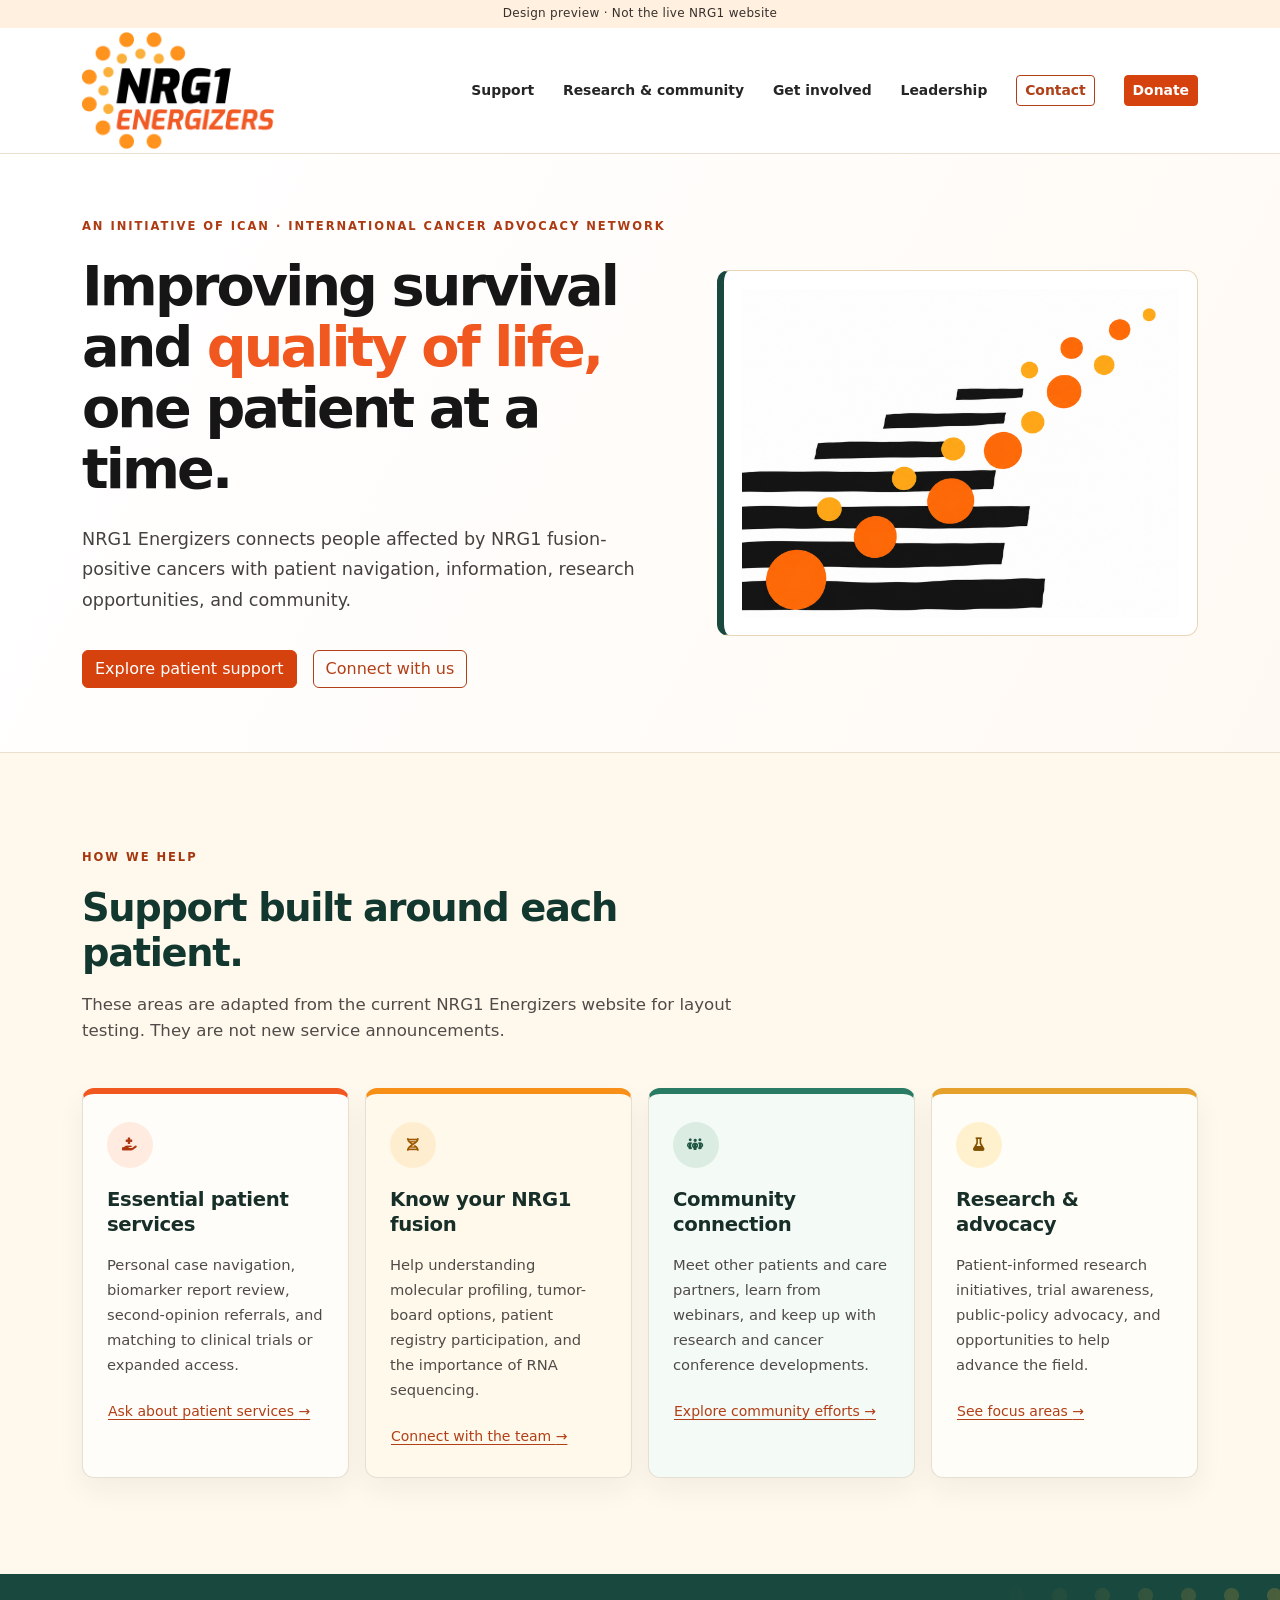
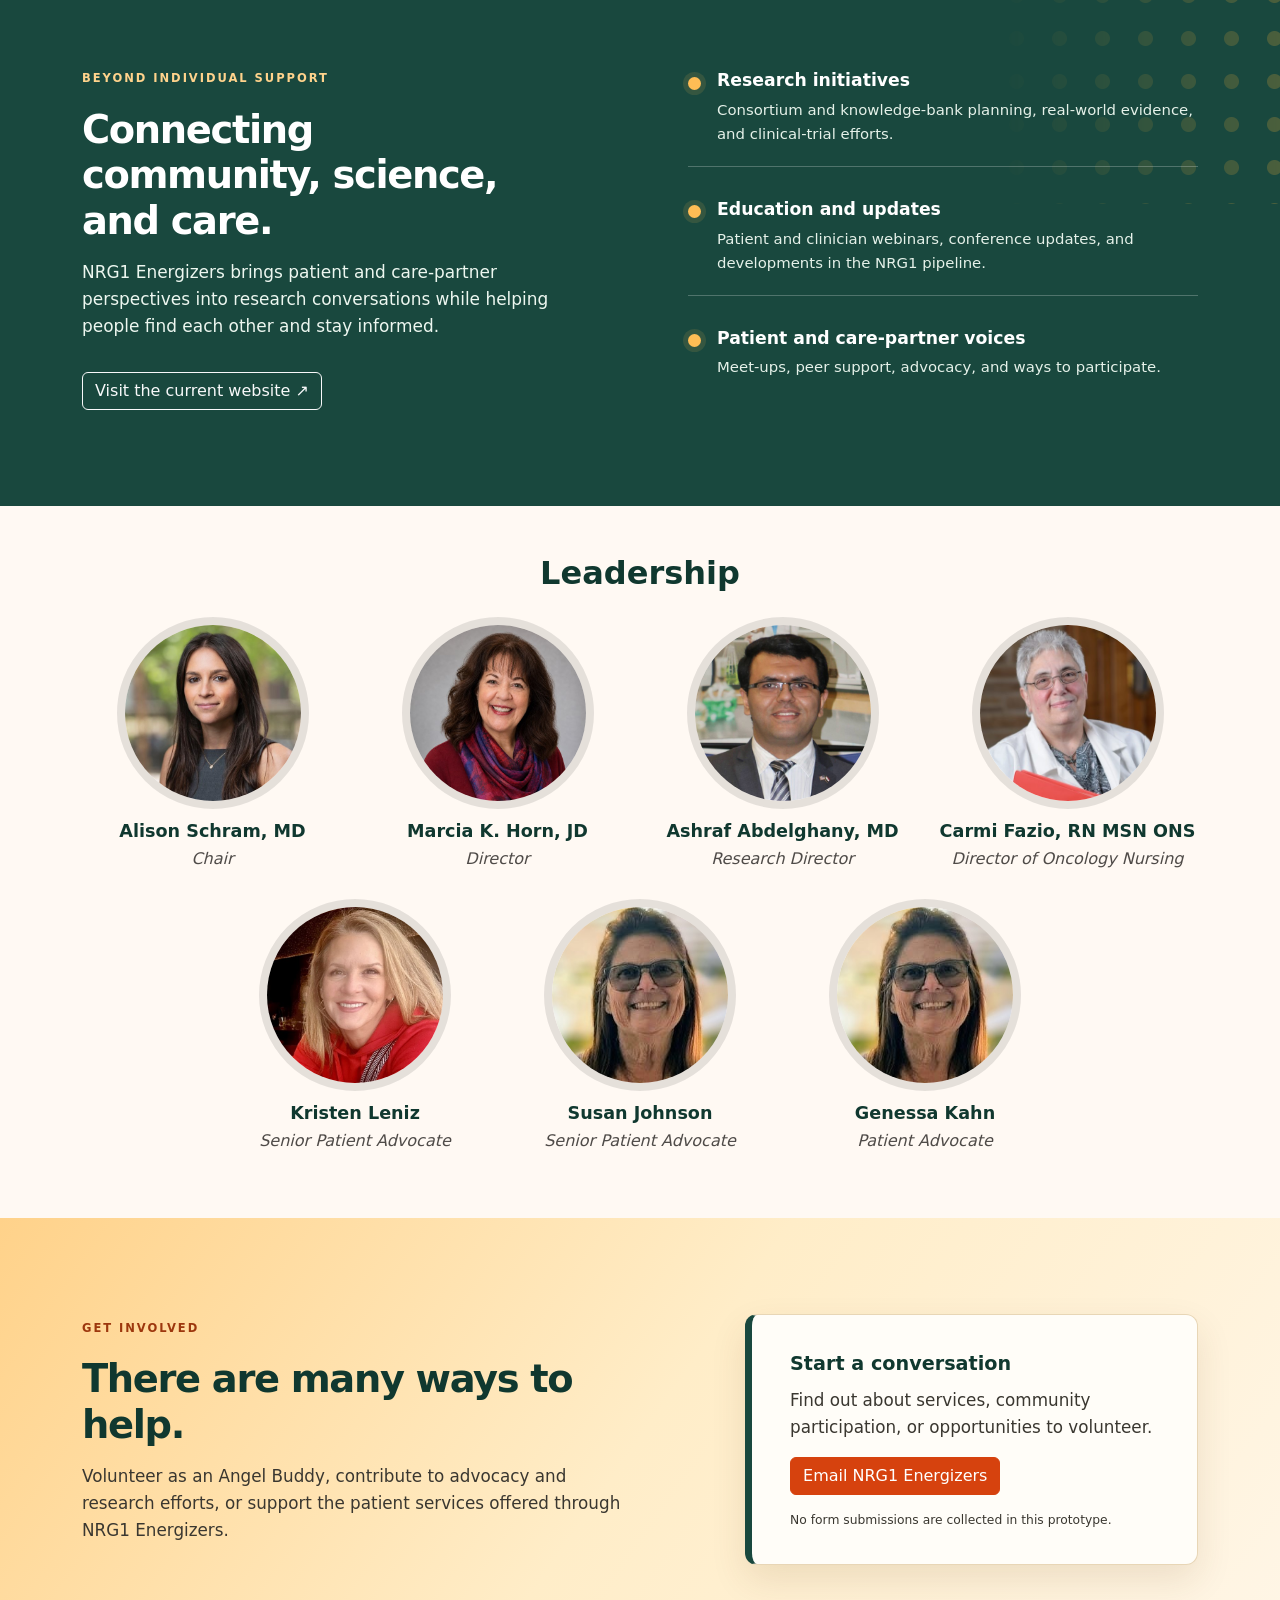
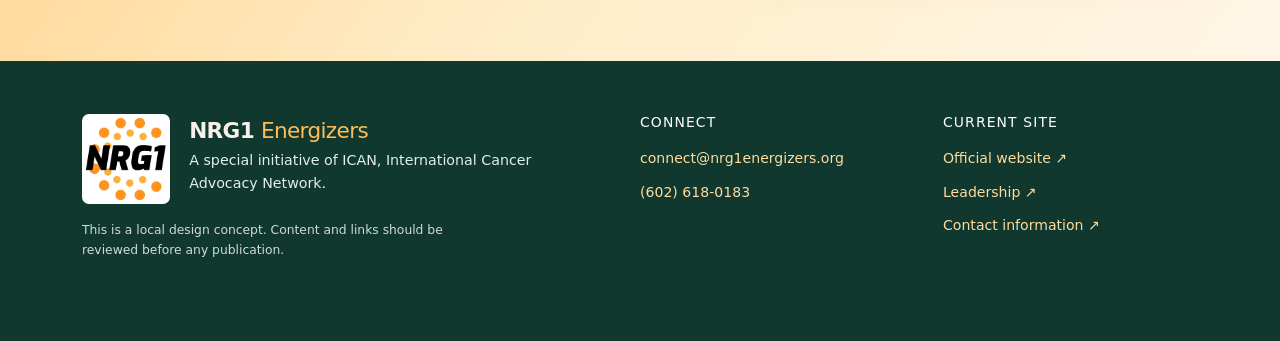
==== preview/index.html @ 2e57fc19 "Publish NRG1 design preview for Marcia" ====
<!doctype html>
<html lang="en">
<head>
  <meta charset="utf-8">
  <meta name="viewport" content="width=device-width, initial-scale=1">
  <meta name="description" content="A colorful visual prototype for NRG1 Energizers, an initiative of ICAN supporting people affected by NRG1 fusion-positive cancers.">
  <title>NRG1 Energizers — Light navbar with Leadership</title>
  <link rel="icon" href="assets/images/nrg1-icon.png" type="image/png">
  <!-- Bootstrap 5.2.3 matches the published Start Bootstrap Modern Business template. -->
  <link href="https://cdn.jsdelivr.net/npm/bootstrap@5.2.3/dist/css/bootstrap.min.css" rel="stylesheet">
  <link href="https://cdnjs.cloudflare.com/ajax/libs/font-awesome/6.7.2/css/all.min.css" rel="stylesheet">
  <link href="assets/css/nrg1.css" rel="stylesheet">
  <link href="assets/css/hero-variations.css" rel="stylesheet">
  <link href="assets/css/hero-frame-v0.7.css" rel="stylesheet">
  <link href="assets/css/design-experiments.css" rel="stylesheet">
</head>
<body class="variant-light frame-accent-padded light-leadership-comparison nrg1-bootstrap-theme">
  <a class="skip-link" href="#main">Skip to content</a>
  <div class="prototype-label">Design preview · Not the live NRG1 website</div>
  <header class="site-header">
    <nav class="container nav-wrap" aria-label="Main navigation">
      <a class="wordmark" href="index.html" aria-label="NRG1 Energizers home">
        <img class="brand-logo" src="assets/images/nrg1-logo.png" width="392" height="240" alt="NRG1 Energizers">
      </a>
      <div class="nav-desktop">
        <a href="#support">Support</a>
        <a href="#research">Research &amp; community</a>
        <a href="#involved">Get involved</a>
        <a href="#leadership">Leadership</a>
        <a class="btn btn-outline-primary btn-sm" href="contact.html">Contact</a>
        <a class="btn btn-primary btn-sm" href="https://askican.ejoinme.org/donate">Donate</a>
      </div>
      <details class="mobile-nav">
        <summary>Menu <span aria-hidden="true">☰</span></summary>
        <div class="mobile-nav-items">
          <a href="#support">Support</a>
          <a href="#research">Research &amp; community</a>
          <a href="#involved">Get involved</a>
          <a href="#leadership">Leadership</a>
          <a class="btn btn-outline-primary btn-sm" href="contact.html">Contact</a>
          <a class="btn btn-primary btn-sm" href="https://askican.ejoinme.org/donate">Donate</a>
        </div>
      </details>
    </nav>
  </header>

  <main id="main">
    <!-- Inspired by Modern Business's prominent hero + split copy/visual layout. -->
    <section class="hero">
      <div class="container hero-grid">
        <div class="hero-copy">
          <p class="eyebrow">An initiative of ICAN · International Cancer Advocacy Network</p>
          <h1>Improving survival and <em>quality of life,</em> one patient at a time.</h1>
          <p class="hero-lead">NRG1 Energizers connects people affected by NRG1 fusion-positive cancers with patient navigation, information, research opportunities, and community.</p>
          <div class="d-flex flex-wrap gap-3">
            <a class="btn btn-primary" href="#support">Explore patient support</a>
            <a class="btn btn-outline-primary" href="contact.html">Connect with us</a>
          </div>
        </div>
        <figure class="hero-art">
          <img class="hero-photo" src="assets/images/ascending-orange-flow.png" width="1448" height="1086" alt="Abstract black horizontal strokes with orange and gold circles ascending to the right, suggesting collective progress">
        </figure>
      </div>
    </section>

    <section class="section introduction" id="support">
      <div class="container">
        <div class="section-heading"><p class="eyebrow">How we help</p><h2>Support built around each patient.</h2><p>These areas are adapted from the current NRG1 Energizers website for layout testing. They are not new service announcements.</p></div>
        <div class="feature-grid">
          <article class="feature-card"><span class="feature-number"><i class="fa-solid fa-hand-holding-medical" aria-hidden="true"></i></span><h3>Essential patient services</h3><p>Personal case navigation, biomarker report review, second-opinion referrals, and matching to clinical trials or expanded access.</p><a href="contact.html" class="btn btn-link btn-sm px-0 text-start">Ask about patient services <span aria-hidden="true">→</span></a></article>
          <article class="feature-card"><span class="feature-number"><i class="fa-solid fa-dna" aria-hidden="true"></i></span><h3>Know your NRG1 fusion</h3><p>Help understanding molecular profiling, tumor-board options, patient registry participation, and the importance of RNA sequencing.</p><a href="contact.html" class="btn btn-link btn-sm px-0 text-start">Connect with the team <span aria-hidden="true">→</span></a></article>
          <article class="feature-card"><span class="feature-number"><i class="fa-solid fa-people-group" aria-hidden="true"></i></span><h3>Community connection</h3><p>Meet other patients and care partners, learn from webinars, and keep up with research and cancer conference developments.</p><a href="#research" class="btn btn-link btn-sm px-0 text-start">Explore community efforts <span aria-hidden="true">→</span></a></article>
          <article class="feature-card"><span class="feature-number"><i class="fa-solid fa-flask" aria-hidden="true"></i></span><h3>Research &amp; advocacy</h3><p>Patient-informed research initiatives, trial awareness, public-policy advocacy, and opportunities to help advance the field.</p><a href="#research" class="btn btn-link btn-sm px-0 text-start">See focus areas <span aria-hidden="true">→</span></a></article>
        </div>
      </div>
    </section>

    <section class="section research-section" id="research">
      <div class="container research-grid">
        <div><p class="eyebrow">Beyond individual support</p><h2>Connecting community, science, and care.</h2><p class="body-large">NRG1 Energizers brings patient and care-partner perspectives into research conversations while helping people find each other and stay informed.</p><a class="btn btn-outline-light" href="https://nrg1energizers.org/" target="_blank" rel="noopener">Visit the current website ↗</a></div>
        <div class="research-points">
          <div><span class="small-mark" aria-hidden="true"></span><div><h3>Research initiatives</h3><p>Consortium and knowledge-bank planning, real-world evidence, and clinical-trial efforts.</p></div></div>
          <div><span class="small-mark" aria-hidden="true"></span><div><h3>Education and updates</h3><p>Patient and clinician webinars, conference updates, and developments in the NRG1 pipeline.</p></div></div>
          <div><span class="small-mark" aria-hidden="true"></span><div><h3>Patient and care-partner voices</h3><p>Meet-ups, peer support, advocacy, and ways to participate.</p></div></div>
        </div>
      </div>
    </section>

    <section class="section leadership-section" id="leadership" aria-labelledby="leadership-heading">
      <div class="container">
        <div class="leadership-heading-block text-center">
          <h2 class="fw-bolder" id="leadership-heading">Leadership</h2>
        </div>
        <div class="row leadership-members justify-content-center">
          <div class="col-12 col-sm-6 col-lg-4 col-xl-3 team-member text-center">
            <a class="leadership-person-link" href="leadership.html#alison-schram">
              <img class="leadership-portrait" src="assets/images/leadership/alison-schram.jpg" width="192" height="192" loading="lazy" alt="Portrait of Alison Schram, MD">
              <h3 id="leader-alison-schram" class="fw-bolder">Alison Schram, MD</h3>
            </a>
            <p class="leadership-title fst-italic">Chair</p>
          </div>
          <div class="col-12 col-sm-6 col-lg-4 col-xl-3 team-member text-center">
            <a class="leadership-person-link" href="leadership.html#marcia-horn">
              <img class="leadership-portrait" src="assets/images/leadership/marcia_horn.jpg" width="192" height="192" loading="lazy" alt="Portrait of Marcia K. Horn, JD">
              <h3 id="leader-marcia-horn" class="fw-bolder">Marcia K. Horn, JD</h3>
            </a>
            <p class="leadership-title fst-italic">Director</p>
 
          </div>
          <div class="col-12 col-sm-6 col-lg-4 col-xl-3 team-member text-center">
            <a class="leadership-person-link" href="leadership.html#ashraf-abdelghany">
              <img class="leadership-portrait" src="assets/images/leadership/ashraf-abdelghany.jpg" width="192" height="192" loading="lazy" alt="Portrait of Ashraf Abdelghany, MD">
              <h3 id="leader-ashraf-abdelghany" class="fw-bolder">Ashraf Abdelghany, MD</h3>
            </a>
            <p class="leadership-title fst-italic">Research Director</p>
          </div>
          <div class="col-12 col-sm-6 col-lg-4 col-xl-3 team-member text-center">
            <a class="leadership-person-link" href="leadership.html#carmi-fazio">
              <img class="leadership-portrait" src="assets/images/leadership/carmi-fazio.jpg" width="192" height="192" loading="lazy" alt="Portrait of Carmi Fazio, RN MSN ONS">
              <h3 id="leader-carmi-fazio" class="fw-bolder">Carmi Fazio, RN MSN ONS</h3>
            </a>
            <p class="leadership-title fst-italic">Director of Oncology Nursing</p>
           
               
          </div>
          <div class="col-12 col-sm-6 col-lg-4 col-xl-3 team-member text-center">
            <a class="leadership-person-link" href="leadership.html#kristen-leniz">
              <img class="leadership-portrait" src="assets/images/leadership/kristen-leniz.jpg" width="192" height="192" loading="lazy" alt="Portrait of Kristen Leniz">
              <h3 id="leader-kristen-leniz" class="fw-bolder">Kristen Leniz</h3>
            </a>
            <p class="leadership-title fst-italic">Senior Patient Advocate</p>
          </div>
          <div class="col-12 col-sm-6 col-lg-4 col-xl-3 team-member text-center">
            <a class="leadership-person-link" href="leadership.html#susan-johnson">
              <img class="leadership-portrait" src="assets/images/leadership/susan-johnson.jpg" width="192" height="192" loading="lazy" alt="Portrait of Susan Johnson">
              <h3 id="leader-susan-johnson" class="fw-bolder">Susan Johnson</h3>
            </a>
            <p class="leadership-title fst-italic">Senior Patient Advocate</p>
            
          </div>

          <div class="col-12 col-sm-6 col-lg-4 col-xl-3 team-member text-center">
            <a class="leadership-person-link" href="leadership.html#susan-johnson">
              <img class="leadership-portrait" src="assets/images/leadership/susan-johnson.jpg" width="192" height="192" loading="lazy" alt="Portrait of Susan Johnson">
              <h3 id="leader-susan-johnson" class="fw-bolder">Genessa Kahn</h3>
            </a>
            <p class="leadership-title fst-italic">Patient Advocate</p>
            <p> 
          </div>

        </div>
      </div>
    </section>

    <section class="section involve-section" id="involved"><div class="container involve-grid">
      <div><p class="eyebrow">Get involved</p><h2>There are many ways to help.</h2><p>Volunteer as an Angel Buddy, contribute to advocacy and research efforts, or support the patient services offered through NRG1 Energizers.</p></div>
      <div class="involve-panel"><p class="panel-heading">Start a conversation</p><p>Find out about services, community participation, or opportunities to volunteer.</p><a class="btn btn-primary" href="contact.html">Email NRG1 Energizers</a><p class="panel-note">No form submissions are collected in this prototype.</p></div>
    </div></section>
  </main>

  <footer class="site-footer" id="contact"><div class="container footer-grid">
    <div><div class="footer-brand"><img class="footer-icon" src="assets/images/nrg1-icon.png" width="117" height="119" alt="NRG1 square icon"><div><div class="footer-name">NRG1 <span>Energizers</span></div><p>A special initiative of ICAN, International Cancer Advocacy Network.</p></div></div><p class="footer-disclaimer">This is a local design concept. Content and links should be reviewed before any publication.</p></div>
    <div><h2>Connect</h2><a href="mailto:connect@nrg1energizers.org">connect@nrg1energizers.org</a><a href="tel:+16026180183">(602) 618-0183</a></div>
    <div><h2>Current site</h2><a href="https://nrg1energizers.org/" target="_blank" rel="noopener">Official website ↗</a><a href="https://nrg1energizers.org/leadership.html" target="_blank" rel="noopener">Leadership ↗</a><a href="https://nrg1energizers.org/contact.html" target="_blank" rel="noopener">Contact information ↗</a></div>
  </div></footer>
</body>
</html>
---- preview/assets/css/nrg1.css ----
:root {
  --ink: #161616;
  --muted: #4f4b48;
  --orange: #f05820;
  --orange-deep: #ac3a13;
  --orange-bright: #f89018;
  --orange-gold: #f8b038;
  --orange-light: #fff0e5;
  --paper: #fff9f3;
  --cream: #fff8ed;
  --line: #efdfd1;
  --white: #fff;
  --content: 1140px;
}
* {
  box-sizing: border-box;
}
html {
  scroll-behavior: smooth;
}
body {
  margin: 0;
  background: #fff;
  color: var(--ink);
  font-family:
    system-ui,
    -apple-system,
    BlinkMacSystemFont,
    "Segoe UI",
    Arial,
    sans-serif;
  line-height: 1.6;
}
a {
  color: var(--orange-deep);
  text-underline-offset: 3px;
}
a:hover {
  color: var(--orange);
}
a:focus-visible,
summary:focus-visible {
  outline: 3px solid #b54c17;
  outline-offset: 4px;
}
.container {
  width: min(var(--content), calc(100% - 3rem));
  margin-inline: auto;
}
.skip-link {
  position: absolute;
  transform: translateY(-200%);
  left: 1rem;
  background: #fff;
  padding: 0.8rem;
  z-index: 1000;
}
.skip-link:focus {
  transform: translateY(0);
}
.prototype-label {
  background: #fff0df;
  color: #37302d;
  text-align: center;
  font-size: 0.75rem;
  letter-spacing: 0.025em;
  padding: 0.28rem 1rem;
}
.site-header {
  background: #fff;
  border-bottom: 1px solid var(--line);
}
.nav-wrap {
  display: flex;
  min-height: 125px;
  align-items: center;
  justify-content: space-between;
  gap: 2rem;
}
.wordmark {
  text-decoration: none;
  color: var(--ink);
  display: flex;
  align-items: center;
  gap: 0.7rem;
  white-space: nowrap;
}
.wordmark:hover {
  color: var(--ink);
}
.brand-logo {
  display: block;
  width: 192px;
  height: auto;
  max-width: 100%;
}
.nav-desktop {
  display: flex;
  align-items: center;
  gap: 1.8rem;
}
.nav-desktop a {
  color: #252525;
  text-decoration: none;
  font-size: 0.87rem;
  font-weight: 600;
}
.nav-desktop a:hover {
  color: var(--orange);
}
.nav-desktop .nav-contact {
  border: 1px solid var(--orange);
  color: var(--orange-deep);
  border-radius: 5px;
  padding: 0.5rem 1rem;
}
.mobile-nav {
  display: none;
}
.hero {
  background: linear-gradient(118deg, #fff 15%, #fff8ee 100%);
  border-bottom: 1px solid var(--line);
}
.hero-grid {
  display: grid;
  grid-template-columns: 1.1fr 0.9fr;
  align-items: center;
  min-height: 560px;
  gap: 3rem;
  padding-block: 4rem;
}
.eyebrow {
  text-transform: uppercase;
  letter-spacing: 0.17em;
  color: var(--orange-deep);
  font-weight: 750;
  font-size: 0.72rem;
  line-height: 1.5;
  margin: 0 0 1.2rem;
}
.hero h1 {
  font-size: clamp(2.7rem, 4.35vw, 4.5rem);
  line-height: 1.1;
  font-weight: 760;
  letter-spacing: -0.052em;
  margin: 0 0 1.5rem;
  max-width: 750px;
}
.hero h1 em {
  color: var(--orange-deep);
  font-weight: 650;
  font-style: normal;
}
.hero-lead {
  font-size: 1.1rem;
  color: #45413e;
  line-height: 1.75;
  max-width: 610px;
  margin-bottom: 2.1rem;
}
.hero-actions {
  display: flex;
  gap: 0.75rem;
  flex-wrap: wrap;
}
.button {
  display: inline-flex;
  align-items: center;
  justify-content: center;
  min-height: 48px;
  border-radius: 5px;
  padding: 0.75rem 1.2rem;
  text-decoration: none;
  font-weight: 700;
  font-size: 0.89rem;
  line-height: 1.2;
  border: 1px solid var(--orange-deep);
}
.button-primary {
  background: var(--orange-deep);
  color: #fff;
}
.button-primary:hover {
  background: #862c0e;
  border-color: #862c0e;
  color: #fff;
}
.button-outline {
  color: var(--orange-deep);
  background: transparent;
}
.button-outline:hover {
  background: #fff0e3;
  color: #762b0e;
}
.hero-art {
  margin: 0;
  min-height: 375px;
  position: relative;
  display: flex;
  align-items: stretch;
  justify-content: center;
  padding: 13px;
  background: #fff;
  border: 1px solid #eedfd0;
  border-radius: 8px;
  box-shadow: 0 20px 42px rgba(85, 48, 16, 0.08);
}
.hero-photo {
  display: block;
  width: 100%;
  height: auto;
  min-height: 347px;
  max-height: 400px;
  object-fit: cover;
  object-position: center;
  border-radius: 3px;
}
.section {
  padding: 6rem 0;
}
.section-heading {
  max-width: 690px;
  margin-bottom: 2.7rem;
}
.section-heading h2,
.research-section h2,
.involve-section h2 {
  font-size: clamp(2rem, 3vw, 3rem);
  line-height: 1.18;
  letter-spacing: -0.035em;
  font-weight: 750;
  margin: 0 0 1rem;
}
.section-heading > p:last-child {
  font-size: 1.04rem;
  color: var(--muted);
}
.feature-grid {
  display: grid;
  grid-template-columns: repeat(4, minmax(0, 1fr));
  gap: 1rem;
}
.feature-card {
  border: 1px solid var(--line);
  border-top: 3px solid var(--orange);
  border-radius: 5px;
  background: #fff;
  padding: 1.75rem 1.5rem 1.6rem;
  min-height: 315px;
  display: flex;
  flex-direction: column;
}
.feature-number {
  font-size: 0.77rem;
  letter-spacing: 0.08em;
  color: var(--orange-deep);
  font-weight: 800;
  margin-bottom: 1.35rem;
}
.feature-card h3 {
  font-size: 1.23rem;
  line-height: 1.27;
  letter-spacing: -0.018em;
  margin-bottom: 0.9rem;
  font-weight: 740;
}
.feature-card p {
  font-size: 0.92rem;
  color: var(--muted);
  line-height: 1.7;
  margin-bottom: 1.2rem;
}
.text-link {
  text-decoration: none;
  font-size: 0.85rem;
  font-weight: 750;
  margin-top: auto;
}
.research-section {
  background: #fff6eb;
}
.research-grid {
  display: grid;
  grid-template-columns: 1fr 1fr;
  gap: 6rem;
  align-items: start;
}
.research-section h2 {
  max-width: 480px;
}
.body-large {
  font-size: 1.06rem;
  color: var(--muted);
  max-width: 500px;
  margin-bottom: 2rem;
}
.research-points {
  display: grid;
  gap: 2rem;
}
.research-points > div {
  display: flex;
  gap: 1rem;
  border-bottom: 1px solid #efdccc;
  padding-bottom: 1.2rem;
}
.research-points > div:last-child {
  border-bottom: 0;
}
.small-mark {
  height: 13px;
  width: 13px;
  flex: 0 0 13px;
  margin-top: 0.4rem;
  border-radius: 50% 5% 50% 5%;
  background: var(--orange-bright);
  transform: rotate(35deg);
}
.research-points h3 {
  font-size: 1.08rem;
  margin: 0 0 0.5rem;
  font-weight: 750;
}
.research-points p {
  font-size: 0.93rem;
  color: var(--muted);
  margin: 0;
  line-height: 1.6;
}
.involve-grid {
  display: grid;
  grid-template-columns: 1fr 0.8fr;
  align-items: center;
  gap: 6rem;
}
.involve-section p:not(.eyebrow) {
  color: var(--muted);
  max-width: 560px;
  font-size: 1.05rem;
}
.involve-panel {
  background: var(--paper);
  padding: 2.1rem 2.4rem;
  border-left: 4px solid var(--orange);
}
.involve-panel .panel-heading {
  font-weight: 800;
  font-size: 1.2rem !important;
  color: var(--ink) !important;
  margin-bottom: 0.5rem;
}
.involve-panel .panel-note {
  font-size: 0.77rem !important;
  margin-top: 1rem;
  margin-bottom: 0;
}
.site-footer {
  background: #171717;
  color: #f7f1eb;
  padding: 3.3rem 0 4rem;
}
.footer-grid {
  display: grid;
  grid-template-columns: 2fr 1fr 1fr;
  gap: 3rem;
}
.footer-brand {
  display: flex;
  gap: 1.2rem;
  align-items: flex-start;
  margin-bottom: 0.7rem;
}
.footer-icon {
  display: block;
  width: 88px;
  height: auto;
  flex: 0 0 88px;
  background: white;
  border-radius: 7px;
  padding: 4px;
}
.footer-name {
  font-weight: 800;
  font-size: 1.35rem;
  letter-spacing: -0.03em;
}
.footer-name span {
  font-weight: 500;
  color: #f8b038;
}
.site-footer p {
  color: #d4cbc2;
  font-size: 0.89rem;
  max-width: 410px;
}
.site-footer .footer-disclaimer {
  color: #c6b8ae;
  font-size: 0.77rem;
}
.site-footer h2 {
  font-size: 0.87rem;
  text-transform: uppercase;
  letter-spacing: 0.08em;
  color: #fff;
  margin: 0 0 1rem;
}
.site-footer a {
  display: block;
  color: #ffe0b2;
  font-size: 0.88rem;
  text-decoration: none;
  margin-bottom: 0.7rem;
  overflow-wrap: anywhere;
}
.site-footer a:hover {
  text-decoration: underline;
}
@media (max-width: 1000px) {
  .nav-desktop {
    gap: 0.9rem;
  }
  .feature-grid {
    grid-template-columns: repeat(2, minmax(0, 1fr));
  }
  .feature-card {
    min-height: 270px;
  }
  .research-grid,
  .involve-grid {
    gap: 3rem;
  }
  .hero-grid {
    gap: 1.2rem;
  }
}
@media (max-width: 750px) {
  .container {
    width: min(100% - 2rem, var(--content));
  }
  .nav-wrap {
    min-height: 98px;
  }
  .brand-logo {
    width: 148px;
  }
  .nav-desktop {
    display: none;
  }
  .mobile-nav {
    display: block;
    position: relative;
  }
  .mobile-nav summary {
    cursor: pointer;
    list-style: none;
    font-weight: 700;
    border: 1px solid #ddd4ca;
    border-radius: 5px;
    padding: 0.45rem 0.7rem;
  }
  .mobile-nav summary::-webkit-details-marker {
    display: none;
  }
  .mobile-nav-items {
    position: absolute;
    z-index: 20;
    right: 0;
    top: calc(100% + 5px);
    width: 240px;
    background: #fff;
    border: 1px solid var(--line);
    box-shadow: 0 9px 30px #0002;
    padding: 0.5rem;
  }
  .mobile-nav-items a {
    display: block;
    text-decoration: none;
    color: var(--ink);
    padding: 0.7rem;
    border-bottom: 1px solid #eee;
  }
  .hero-grid {
    grid-template-columns: 1fr;
    padding-block: 3.4rem;
    gap: 2rem;
  }
  .hero-art {
    min-height: 0;
    max-width: 500px;
    width: 100%;
    margin-inline: auto;
    padding: 9px;
  }
  .hero-photo {
    min-height: 0;
    max-height: none;
    aspect-ratio: 4/3;
    object-fit: cover;
  }
  .hero h1 {
    font-size: clamp(2.5rem, 9vw, 3.8rem);
  }
  .section {
    padding: 4rem 0;
  }
  .research-grid,
  .involve-grid {
    grid-template-columns: 1fr;
    gap: 2rem;
  }
  .footer-grid {
    grid-template-columns: 1fr 1fr;
    gap: 2rem;
  }
  .footer-grid > div:first-child {
    grid-column: 1/-1;
  }
}
@media (max-width: 480px) {
  .brand-logo {
    width: 140px;
  }
  .hero-actions {
    flex-direction: column;
    align-items: stretch;
  }
  .feature-grid {
    grid-template-columns: 1fr;
  }
  .feature-card {
    min-height: auto;
  }
  .involve-panel {
    padding: 1.5rem;
  }
  .footer-grid {
    grid-template-columns: 1fr;
  }
  .footer-grid > div:first-child {
    grid-column: auto;
  }
}
@media (prefers-reduced-motion: reduce) {
  html {
    scroll-behavior: auto;
  }
}

/* v0.4: Warm logo-led accent refinements. */
.eyebrow {
  color: var(--orange-deep);
}
.hero h1 em {
  color: var(--orange-deep);
}
.feature-number {
  color: var(--orange-deep);
}
.feature-card:nth-child(2) {
  border-top-color: var(--orange-bright);
}
.feature-card:nth-child(3) {
  border-top-color: var(--orange-gold);
}
.feature-card:nth-child(4) {
  border-top-color: var(--orange-bright);
}
.involve-panel {
  border-left-color: var(--orange);
}
.nav-desktop .nav-contact:hover {
  background: var(--orange-light);
}

/* =======================================================================
   NRG1 v0.5 — COLOR EXPLORATION
   Retains v0.4 section structure. Colors are informed by the NRG1 logo
   with an approximate, original-site-inspired dark-green contrast color.
   This block intentionally overrides selected v0.4 rules for easy testing.
   ======================================================================= */
:root {
  --forest: #19483e;
  --forest-deep: #10382f;
  --forest-ink: #12372f;
  --forest-light: #eaf3ed;
  --warm-gold: #ffbd55;
  --sand: #fff4dd;
}
/* Primary branding and navigation stay light.  Orange H1 reflects user's edit. */
.hero h1 em {
  color: var(--orange);
}
.hero {
  background: linear-gradient(118deg, #fff 8%, #fff9f3 100%);
}
.eyebrow {
  color: var(--orange-deep);
}
.button-primary {
  background: var(--orange);
  border-color: var(--orange);
  color: #fff;
}
.button-primary:hover {
  background: #c94716;
  border-color: #c94716;
  color: #fff;
}
.button-outline {
  border-color: var(--orange);
  color: #bb3a10;
}
.nav-desktop .nav-contact {
  color: #b63a11;
}
/* Patient support: soft warm ground and more individual card personality */
.introduction {
  position: relative;
  background: var(--cream);
  overflow: hidden;
}
.introduction .container {
  position: relative;
}
.introduction .section-heading .eyebrow {
  color: #a5380f;
}
.introduction .section-heading h2 {
  color: var(--forest-ink);
}
.feature-card {
  border: 1px solid #e5dfd4;
  border-top: 6px solid var(--orange);
  border-radius: 12px;
  box-shadow: 0 12px 28px rgba(35, 42, 21, 0.055);
  min-height: 325px;
  transition:
    transform 0.15s ease,
    box-shadow 0.15s ease;
}
.feature-card:hover {
  transform: translateY(-3px);
  box-shadow: 0 16px 34px rgba(35, 42, 21, 0.1);
}
.feature-card:nth-child(1) {
  background: #fffdf9;
  border-top-color: #f05820;
}
.feature-card:nth-child(2) {
  background: #fff9eb;
  border-top-color: #f89018;
}
.feature-card:nth-child(3) {
  background: #f4faf5;
  border-top-color: #2a7b63;
}
.feature-card:nth-child(4) {
  background: #fffdf7;
  border-top-color: #e5a12b;
}
.feature-number {
  display: grid;
  place-items: center;
  width: 46px;
  height: 46px;
  margin-bottom: 1.2rem;
  border-radius: 50%;
  background: #ffebdf;
  color: #ad3711;
  font-size: 0.82rem;
}
.feature-card:nth-child(2) .feature-number {
  background: #ffedd0;
  color: #9c5800;
}
.feature-card:nth-child(3) .feature-number {
  background: #dbece2;
  color: #205642;
}
.feature-card:nth-child(4) .feature-number {
  background: #fff1ce;
  color: #825100;
}
.feature-card h3 {
  color: #172f28;
}
.feature-card .text-link {
  color: #b43a12;
}
.feature-card:nth-child(3) .text-link {
  color: #1b614c;
}
/* Forest-green centerpiece: community and research */
.research-section {
  position: relative;
  isolation: isolate;
  background: var(--forest);
  color: white;
  overflow: hidden;
}
.research-section::after {
  content: "";
  position: absolute;
  inset: 0 0 auto auto;
  width: 285px;
  height: 230px;
  opacity: 0.22;
  pointer-events: none;
  background-image: radial-gradient(
    circle,
    var(--orange-gold) 0 7px,
    transparent 8px
  );
  background-size: 43px 43px;
  mask-image: linear-gradient(to left, black, transparent);
  z-index: -1;
}
.research-section .eyebrow {
  color: #ffd38c;
}
.research-section h2 {
  color: white;
}
.research-section .body-large {
  color: #edf7f0;
}
.research-section .button-outline {
  border-color: #ffc778;
  color: #fff;
  background: transparent;
}
.research-section .button-outline:hover {
  background: #fff;
  color: var(--forest-deep);
}
.research-points > div {
  border-bottom-color: rgba(255, 255, 255, 0.24);
}
.research-points h3 {
  color: #fff;
}
.research-points p {
  color: #e5f1e9;
}
.research-points .small-mark {
  background: var(--warm-gold);
  border-radius: 50%;
  transform: none;
  box-shadow: 0 0 0 5px rgba(255, 189, 85, 0.12);
}
/* Involvement: warm, optimistic counterweight to the deep green above */
.involve-section {
  background: linear-gradient(125deg, #ffd28a 0%, #ffedc8 50%, #fff6e7 100%);
}
.involve-section .eyebrow {
  color: #9d370d;
}
.involve-section h2 {
  color: var(--forest-deep);
}
.involve-section p:not(.eyebrow) {
  color: #3a3730;
}
.involve-panel {
  border: 1px solid #e8d6b6;
  border-left: 7px solid var(--forest);
  border-radius: 12px;
  background: #fffdf8;
  box-shadow: 0 15px 36px rgba(93, 54, 6, 0.11);
}
.involve-panel .panel-heading {
  color: var(--forest-deep) !important;
}
/* Footer ties back to green, with the logo's gold as a complementary accent */
.site-footer {
  background: var(--forest-deep);
}
.site-footer .footer-name span {
  color: var(--warm-gold);
}
.site-footer a {
  color: #ffdb9e;
}
.site-footer a:hover {
  color: #fff;
}
.site-footer p {
  color: #e2efe6;
}
.site-footer .footer-disclaimer {
  color: #d0dbd0;
}
/* Narrow screens: keep composition airy even with richer colors */
@media (max-width: 750px) {
  .research-section::after {
    width: 180px;
    height: 170px;
    opacity: 0.16;
  }
  .feature-card {
    min-height: 0;
  }
}
@media (prefers-reduced-motion: reduce) {
  .feature-card {
    transition: none;
  }
}

/* Full Leadership biographies: Bootstrap owns floats, spacing, and clearing. */
.leadership-bios h1,
.leadership-bios h2 {
  color: var(--forest-deep);
}
.leadership-bios .bio-section {
  --bs-border-color: var(--line);
  scroll-margin-top: 1.5rem;
}
.leadership-bios .bio-title {
  color: var(--muted);
}
.leadership-bios .bio-portrait {
  width: 160px;
  height: auto;
}

/* Contact preview: Bootstrap supplies form layout, spacing, and validation. */
.contact-page h1 {
  color: var(--forest-deep);
}
.contact-page .form-control:focus {
  border-color: var(--nrg1-primary);
  box-shadow: 0 0 0 .25rem rgba(var(--nrg1-primary-rgb), .25);
}
.contact-page .iti {
  width: 100%;
}
---- preview/assets/css/hero-variations.css ----
/* =====================================================================
   NRG1 HERO COLOR STUDIES v0.6 — visual experiments ONLY.
   All other page sections remain the v0.5 design.
   The original orange-dots/black-stripes photograph is used unchanged.
   Changing the variant-* class on <body> swaps only the hero treatment.
   ===================================================================== */
.hero{position:relative;isolation:isolate}
.hero .hero-grid{position:relative;z-index:1}
.hero h1 em{color:var(--orange)}
/* 01 - light baseline, from v0.5 */
.variant-light .hero{background:linear-gradient(118deg,#ffffff 8%,#fff9f3 100%)}
/* 02 - the SAME gold gradient already used on v0.5 Get Involved */
.variant-involve-gold .hero{background:linear-gradient(125deg,#ffd28a 0%,#ffedc8 50%,#fff6e7 100%)}
/* 03 - brighter color near image; maintains cream-colored copy area */
.variant-cream-gold .hero{background:linear-gradient(108deg,#fffcf7 0%,#fff3dc 42%,#ffd282 77%,#f8b038 100%)}
/* 04 - quiet hero with a separate warm-gold image stage */
.variant-gold-stage .hero{background:linear-gradient(118deg,#ffffff 8%,#fff9f3 100%)}
.variant-gold-stage .hero-art{background:linear-gradient(135deg,#ffe4ad 0%,#f8b038 100%);border-color:#efaf49;padding:21px;box-shadow:0 19px 44px rgba(116,69,14,.14)}
.variant-gold-stage .hero-photo{box-shadow:0 6px 19px rgba(55,37,10,.13)}
/* Gold backdrop is light enough for near-black text, and orange is reserved for emphasis. */
.variant-involve-gold .hero-art{box-shadow:0 18px 44px rgba(113,71,9,.13)}
.variant-cream-gold .hero-art{box-shadow:0 18px 44px rgba(113,71,9,.13)}
/* Comparison controls appear only in the interactive index.html file. */
.hero-picker{background:#fff;border-bottom:1px solid #ece1d5;padding:.9rem 0;position:relative;z-index:3}
.hero-picker-inner{display:flex;align-items:center;justify-content:space-between;gap:1rem;flex-wrap:wrap}
.hero-picker-title{font-size:.9rem;font-weight:700;margin:0;color:#2c2b29}
.hero-picker small{color:#5c5853;font-size:.74rem}
.picker-actions{display:flex;gap:.5rem;flex-wrap:wrap}
.picker-button{border:1px solid #d9c9b9;background:#fff;color:#292623;border-radius:6px;padding:.5rem .82rem;font-size:.81rem;font-weight:700;cursor:pointer}
.picker-button:hover{background:#fff3df;border-color:#e69a48}
.picker-button[aria-pressed="true"]{background:#1d301d;color:#fff;border-color:#1d301d}
@media(max-width:750px){.variant-gold-stage .hero-art{padding:13px}.picker-button{font-size:.76rem}.hero-picker-inner{align-items:flex-start}}
---- preview/assets/css/hero-frame-v0.7.css ----
/* NRG1 v0.7 — compare hero artwork framing, not a global redesign.
   Frame styles are independent of the four existing hero background treatments.
   The original photograph is not used in the v0.7 hero; generated art is used.
   Do not edit the base site CSS to experiment: adjust these overrides instead. */

/* Use the new artwork's full composition (no cropped dots/stripes). */
.hero-art { min-height: 0; width: 100%; }
.hero-photo {
  min-height: 0;
  max-height: none;
  height: auto;
  width: 100%;
  aspect-ratio: 4 / 3;
  object-fit: contain;
  display: block;
}

/* A. Old white framed treatment, for comparison only. */
.frame-original .hero-art {
  background: #fff;
  padding: 13px;
  border: 1px solid #eedfd0;
  border-radius: 8px;
  box-shadow: 0 20px 42px rgba(85,48,16,.08);
  overflow: hidden;
}
.frame-original .hero-photo { border-radius: 3px; }

/* Shared settings for B and C: replace the full white border with
   user's suggested 7px green accent and 12px rounded corners. */
.frame-accent-flush .hero-art,
.frame-accent-padded .hero-art {
  border: 1px solid #e8d6b6;
  border-left: 7px solid var(--forest);
  border-radius: 12px;
  background: #fff;
  box-shadow: none;
  overflow: hidden;
}
.frame-accent-flush .hero-photo,
.frame-accent-padded .hero-photo { border-radius: 0; box-shadow: none; }

/* B. Forest accent, art snug against the frame. */
.frame-accent-flush .hero-art { padding: 0; }

/* C. Forest accent, section's background visible around the artwork.
   Edit the 18px to explore narrower or wider breathing room. */
.frame-accent-padded .hero-art { padding: 18px; }

/* Protect the forest frame from the old gold-stage background override.
   Selecting Gold Behind Art keeps the backdrop gold, but never restores
   the old border colors or changes the chosen padding. */
.variant-gold-stage.frame-accent-flush .hero-art,
.variant-gold-stage.frame-accent-padded .hero-art {
  border-left: 7px solid var(--forest);
  border-top: 1px solid #e8d6b6;
  border-right: 1px solid #e8d6b6;
  border-bottom: 1px solid #e8d6b6;
}

/* Accessible experiment controls; hidden in standalone screenshots/files. */
.frame-picker { background:#fff; border-bottom:1px solid #ece1d5; padding:.75rem 0; }
.frame-picker .container { display:flex; justify-content:space-between; gap:1.25rem; align-items:center; flex-wrap:wrap; }
.frame-picker-title { margin:0; font-size:.9rem; font-weight:700; }
.frame-picker .picker-actions { display:flex; gap:.5rem; flex-wrap:wrap; }
.frame-picker p { margin:0; color:#4f4b48; font-size:.8rem; }

@media(max-width:750px){
  .hero-art { min-height: 0; }
  .frame-accent-padded .hero-art { padding: 14px; }
  .frame-original .hero-art { padding: 9px; }
}
---- preview/assets/css/design-experiments.css ----
/* Local experiments only. Keep the preferred page and shared CSS unchanged.
   Starting proportions for review; adjust these variables together as needed. */
.design-experiment {
  --experiment-nav-height: 80px;
  --experiment-icon-width: 40px;
  --experiment-logo-width: 120px;
}
.design-experiment .site-header-forest {
  background: var(--forest);
  border-bottom: 3px solid var(--orange-gold);
  box-shadow: 0 2px 4px rgba(0,0,0,.08);
}
.site-header-forest .nav-wrap {
  min-height: var(--experiment-nav-height);
  padding-block: 8px;
}
.site-header-forest .wordmark { flex-shrink: 0; }
.site-header-forest .nav-desktop a { color: #fff; }
.site-header-forest .nav-desktop a:hover { color: var(--orange-gold); }
.site-header-forest .brand-icon {
  display: block;
  width: var(--experiment-icon-width);
  height: auto;
  max-width: 100%;
  background: #fff;
  border: 2px solid #fff;
  border-radius: 50%;
}
.site-header-forest .brand-logo {
  width: var(--experiment-logo-width);
  height: auto;
  background: #fff;
  border: 2px solid #fff;
  border-radius: 12px;
}
.site-header-forest .nav-desktop .nav-contact {
  border: 1px solid var(--orange-gold);
  color: var(--orange-deep);
  border-radius: 5px;
  padding: .5rem 1rem;
  background: var(--orange-light);
}
.site-header-forest .nav-desktop .nav-contact:hover { background: #fff; }
.site-header-forest .mobile-nav summary { color: #fff; border-color: var(--orange-gold); }
.site-header-forest .mobile-nav-items a { color: var(--forest-deep); }
.site-header-forest .mobile-nav-items a:hover { background: var(--orange-light); }
/* Shared framing already supplies the beige border, green edge and padding.
   Use the logo's intrinsic proportions rather than the abstract art's 4:3 box. */
.design-experiment.frame-accent-padded .hero-art { background: #fff; }
.design-experiment .hero-photo { aspect-ratio: auto; }
/* Independent section color comparison. All other research rules are inherited,
   including the gold marks, upper-right translucent dots and mobile sizing. */
.design-experiment:has(#research-orange:checked) .research-section { background: var(--orange-deep); }
.design-experiment .experiment-options { background: var(--paper); border-bottom: 1px solid var(--line); }
.design-experiment .experiment-options .container {
  display: flex;
  align-items: center;
  flex-wrap: wrap;
  gap: .65rem 1.5rem;
  padding-block: .75rem;
  font-size: .85rem;
}
.design-experiment .experiment-options a { color: var(--forest-deep); }
.design-experiment .experiment-options a[aria-current="page"] { font-weight: 750; }
.design-experiment .experiment-options label { display: flex; align-items: center; gap: .5rem; }
.design-experiment #research-orange { accent-color: var(--orange-deep); }
/* Leadership comparison: Bootstrap sm/lg columns; option A adds xl four-across.
   Portrait dimensions include the border. All spacing changes stay in this section. */
.design-experiment .leadership-section {
  --leadership-portrait-size-four: 12rem;
  --leadership-portrait-size-three: 14rem;
  --leadership-portrait-size: var(--leadership-portrait-size-four);
  --leadership-section-padding: 3rem;
  --leadership-heading-gap: 1.5rem;
  --leadership-row-gap: 1.75rem;
  --leadership-column-gap: 1.5rem;
  --leadership-portrait-caption-gap: .75rem;
  --leadership-name-title-gap: .25rem;
  background: var(--paper);
  padding-block: var(--leadership-section-padding);
}
.design-experiment .leadership-section[data-leadership-layout="three-three"] {
  --leadership-portrait-size: var(--leadership-portrait-size-three);
}
.design-experiment .leadership-heading-block { margin-bottom: var(--leadership-heading-gap); }
.design-experiment .leadership-section h2 { color: var(--forest-deep); }
.design-experiment .leadership-layout-controls { border: 0; padding: 0; margin: 1rem 0 0; }
.design-experiment .leadership-layout-controls legend {
  float: none;
  font-size: .875rem;
  font-weight: 600;
  margin-bottom: .5rem;
}
.design-experiment .leadership-layout-options {
  display: flex;
  flex-wrap: wrap;
  justify-content: center;
  gap: .5rem 1.5rem;
}
.design-experiment .leadership-layout-options label {
  display: inline-flex;
  align-items: center;
  gap: .5rem;
  font-size: .875rem;
  cursor: pointer;
}
.design-experiment .leadership-layout-options input { accent-color: var(--forest); }
.design-experiment .leadership-members {
  --bs-gutter-x: var(--leadership-column-gap);
  --bs-gutter-y: 0;
  row-gap: var(--leadership-row-gap);
}
.design-experiment .team-member { min-width: 0; }
.design-experiment .leadership-portrait-link {
  display: inline-block;
  width: min(100%, var(--leadership-portrait-size));
  border-radius: 50%;
  line-height: 0;
  margin-bottom: var(--leadership-portrait-caption-gap);
}
.design-experiment .leadership-portrait {
  display: block;
  width: 100%;
  height: auto;
  aspect-ratio: 1;
  border: .5rem solid rgba(0,0,0,.1);
  border-radius: 50%;
  object-fit: cover;
  object-position: center;
  transition: border-color .25s ease-out;
}
.design-experiment .team-member:hover .leadership-portrait,
.design-experiment .leadership-portrait-link:focus-visible .leadership-portrait { border-color: transparent; }
.design-experiment .leadership-portrait-link:focus-visible,
.design-experiment .leadership-layout-options input:focus-visible {
  outline: 3px solid var(--forest-deep);
  outline-offset: 4px;
}
.design-experiment .leadership-section h3 {
  font-size: 1.1rem;
  color: var(--forest-deep);
  margin: 0 auto var(--leadership-name-title-gap);
  max-width: 18rem;
}
.design-experiment .leadership-title { color: var(--muted); margin: 0 auto; max-width: 18rem; }
@media(min-width:1200px) {
  .design-experiment .leadership-section[data-leadership-layout="four-two"] .team-member { width: 25%; }
}
@media(max-width:575.98px) {
  .design-experiment .leadership-section { --leadership-section-padding: 2.5rem; }
}
@media(prefers-reduced-motion:reduce) {
  .design-experiment .leadership-portrait { transition: none; }
}
@media(max-width:750px) {
  /* Retain the shared breakpoint; keep the opened menu within narrow screens. */
  .site-header-forest .mobile-nav-items { width: min(240px, calc(100vw - 2rem)); }
}

/* Tropical Teal Oasis, isolated to hero-logo-teal-nav-full.html.
   Keep shared --forest variables, orange/gold accents and hero framing intact. */
.design-experiment.palette-teal {
  --experiment-teal: #1b7c67;
  --experiment-teal-ink: #0e3a32;
}
.design-experiment.palette-teal .site-header-forest,
.design-experiment.palette-teal .research-section,
.design-experiment.palette-teal .site-footer { background: var(--experiment-teal); }
/* The existing ID-specific :has(#research-orange:checked) rule still wins,
   preserving the deep-orange research alternative without a duplicate rule. */
.design-experiment.palette-teal .site-header-forest .nav-desktop a:hover {
  color: #fff;
  text-decoration: underline;
  text-decoration-color: var(--orange-gold);
}
.design-experiment.palette-teal .site-header-forest .nav-desktop .nav-contact:hover {
  color: var(--orange-deep);
  text-decoration: none;
}
/* Sand is an existing pale gold; the original gold text is too dark on teal. */
.design-experiment.palette-teal .research-section .eyebrow,
.design-experiment.palette-teal .site-footer a,
.design-experiment.palette-teal .site-footer .footer-name span { color: var(--sand); }
.design-experiment.palette-teal .research-points p,
.design-experiment.palette-teal .site-footer p,
.design-experiment.palette-teal .site-footer .footer-disclaimer,
.design-experiment.palette-teal .site-footer a:hover { color: #fff; }
.design-experiment.palette-teal .site-header-forest .mobile-nav-items a,
.design-experiment.palette-teal .research-section .button-outline:hover,
.design-experiment.palette-teal .experiment-options a,
.design-experiment.palette-teal .feature-card:nth-child(3) .text-link,
.design-experiment.palette-teal .introduction .section-heading h2,
.design-experiment.palette-teal .involve-section h2,
.design-experiment.palette-teal .leadership-section h2,
.design-experiment.palette-teal .leadership-section h3 { color: var(--experiment-teal-ink); }
.design-experiment.palette-teal .feature-card:nth-child(3) { border-top-color: var(--experiment-teal); }
.design-experiment.palette-teal .involve-panel { border-left-color: var(--experiment-teal); }
.design-experiment.palette-teal .leadership-layout-options input { accent-color: var(--experiment-teal); }
.design-experiment.palette-teal .leadership-portrait-link:focus-visible,
.design-experiment.palette-teal .leadership-layout-options input:focus-visible { outline-color: var(--experiment-teal-ink); }
/* White focus outlines stay visible on teal and on the orange research option. */
.design-experiment.palette-teal .site-header-forest .nav-desktop a:focus-visible,
.design-experiment.palette-teal .site-header-forest .wordmark:focus-visible,
.design-experiment.palette-teal .site-header-forest .mobile-nav summary:focus-visible,
.design-experiment.palette-teal .research-section a:focus-visible,
.design-experiment.palette-teal .site-footer a:focus-visible { outline-color: #fff; }

/* Key-shaped full logo: only hero-logo-green-nav-full.html opts in. */
.design-experiment.key-logo-experiment .site-header-forest .nav-wrap {
  min-height: 150px;
  padding-block: 12px;
  gap: 2rem;
}
.design-experiment.key-logo-experiment .site-header-forest .brand-logo {
  width: 200px;
  height: auto;
  background: transparent;
  border: 0;
  border-radius: 0;
}
.design-experiment.key-logo-experiment .nav-desktop { flex-shrink: 0; }
.design-experiment.key-logo-experiment .hero-photo { aspect-ratio: 416 / 313; }
/* Switch before the larger logo and five links compete for tablet space. */
@media (max-width: 991px) {
  .design-experiment.key-logo-experiment .site-header-forest .nav-wrap {
    min-height: 124px;
    padding-block: 12px;
    gap: 1rem;
  }
  .design-experiment.key-logo-experiment .site-header-forest .brand-logo { width: 160px; }
  .design-experiment.key-logo-experiment .nav-desktop { display: none; }
  .design-experiment.key-logo-experiment .mobile-nav { display: block; position: relative; }
  .design-experiment.key-logo-experiment .mobile-nav summary {
    cursor: pointer;
    list-style: none;
    font-weight: 700;
    border: 1px solid var(--orange-gold);
    border-radius: 5px;
    padding: .45rem .7rem;
  }
  .design-experiment.key-logo-experiment .mobile-nav summary::-webkit-details-marker { display: none; }
  .design-experiment.key-logo-experiment .mobile-nav-items {
    position: absolute;
    z-index: 20;
    right: 0;
    top: calc(100% + 5px);
    width: min(240px, calc(100vw - 2rem));
    background: #fff;
    border: 1px solid var(--line);
    box-shadow: 0 9px 30px #0002;
    padding: .5rem;
  }
  .design-experiment.key-logo-experiment .mobile-nav-items a {
    display: block;
    text-decoration: none;
    padding: .7rem;
    border-bottom: 1px solid #eee;
  }
}

/* Preferred light-navbar comparison and its local biographies only.
   Bootstrap columns: 1 / sm 2 / lg 3 / xl 4; flex centers the final two. */
.light-leadership-comparison .leadership-section {
  --leadership-portrait-size: 12rem;
  background: var(--paper);
  padding-block: 3rem;
}
.light-leadership-comparison .leadership-heading-block { margin-bottom: 1.5rem; }
.light-leadership-comparison .leadership-section h2,
.light-leadership-comparison .leadership-section h3 { color: var(--forest-deep); }
.light-leadership-comparison .leadership-members {
  --bs-gutter-x: 1.5rem;
  --bs-gutter-y: 0;
  row-gap: 1.75rem;
}
.light-leadership-comparison .leadership-section .team-member { min-width: 0; }
.light-leadership-comparison .leadership-person-link {
  display: inline-block;
  max-width: 100%;
  text-decoration: none;
  border-radius: .25rem;
}
.light-leadership-comparison .leadership-section .team-member img {
  display: block;
  width: min(100%, var(--leadership-portrait-size));
  height: auto;
  aspect-ratio: 1;
  margin: 0 auto .75rem;
  border: .5rem solid rgba(0, 0, 0, .1);
  border-radius: 50%;
  object-fit: cover;
  transition: border-color .25s ease-out;
}
.light-leadership-comparison .leadership-section .team-member a:hover img,
.light-leadership-comparison .leadership-section .team-member a:focus-visible img { border-color: transparent; }
.light-leadership-comparison .leadership-section h3 { font-size: 1.1rem; margin: 0 0 .25rem; }
.light-leadership-comparison .leadership-title { color: var(--muted); margin: 0; }
.light-leadership-comparison .leadership-person-link:focus-visible,
.light-leadership-comparison .leadership-biographies a:focus-visible {
  outline: 3px solid var(--forest-deep);
  outline-offset: 4px;
}
.light-leadership-comparison .leadership-biographies { padding-block: 3rem; }
.light-leadership-comparison .biography-index { display: flex; flex-wrap: wrap; gap: .75rem 1.5rem; margin-block: 1.5rem 2rem; }
.light-leadership-comparison .leadership-biography {
  display: grid;
  grid-template-columns: 12rem minmax(0, 1fr);
  align-items: start;
  gap: 2rem;
  padding-block: 2rem;
  border-top: 1px solid var(--line);
  scroll-margin-top: 1.5rem;
}
.light-leadership-comparison .leadership-biography > img {
  width: 12rem;
  height: 12rem;
  max-width: 100%;
  border: .5rem solid rgba(0, 0, 0, .1);
  border-radius: 50%;
  object-fit: cover;
}
.light-leadership-comparison .leadership-biography h2 { color: var(--forest-deep); }
.light-leadership-comparison .leadership-biography .leadership-title { margin-bottom: .75rem; }
@media (max-width: 575.98px) {
  .light-leadership-comparison .leadership-section,
  .light-leadership-comparison .leadership-biographies { padding-block: 2.5rem; }
  .light-leadership-comparison .leadership-biography { grid-template-columns: minmax(0, 1fr); gap: 1rem; }
}
@media (prefers-reduced-motion: reduce) {
  .light-leadership-comparison .leadership-section .team-member img { transition: none; }
}

/* Bootstrap 5.2.3 button theme: selected white-text orange treatment.
   Existing CDN variants use --bs-btn-*; no Sass/build step required. */
.nrg1-bootstrap-theme {
  --nrg1-primary: #d6420e;
  --nrg1-primary-hover: #c53c0c;
  --nrg1-primary-active: #b3360a;
  --nrg1-primary-rgb: 214, 66, 14;
  --nrg1-primary-text: #fff;
  /* Text-only and outline controls need darker ink on light surfaces. */
  --nrg1-primary-ink: #b13f17;
  --nrg1-primary-ink-hover: #923310;
  --nrg1-primary-ink-active: #76280c;
  --nrg1-secondary: #19483e;
  --nrg1-secondary-hover: #10382f;
  --nrg1-secondary-active: #0b2a23;
  --nrg1-secondary-rgb: 25, 72, 62;
  --bs-primary: var(--nrg1-primary);
  --bs-primary-rgb: var(--nrg1-primary-rgb);
  --bs-secondary: var(--nrg1-secondary);
  --bs-secondary-rgb: var(--nrg1-secondary-rgb);
}
.nrg1-bootstrap-theme .btn-primary {
  --bs-btn-color: var(--nrg1-primary-text);
  --bs-btn-bg: var(--nrg1-primary);
  --bs-btn-border-color: var(--nrg1-primary);
  --bs-btn-hover-color: var(--nrg1-primary-text);
  --bs-btn-hover-bg: var(--nrg1-primary-hover);
  --bs-btn-hover-border-color: var(--nrg1-primary-hover);
  --bs-btn-focus-shadow-rgb: var(--nrg1-primary-rgb);
  --bs-btn-active-color: var(--nrg1-primary-text);
  --bs-btn-active-bg: var(--nrg1-primary-active);
  --bs-btn-active-border-color: var(--nrg1-primary-active);
  --bs-btn-disabled-color: var(--nrg1-primary-text);
  --bs-btn-disabled-bg: var(--nrg1-primary);
  --bs-btn-disabled-border-color: var(--nrg1-primary);
}
.nrg1-bootstrap-theme .btn-secondary {
  --bs-btn-color: #fff;
  --bs-btn-bg: var(--nrg1-secondary);
  --bs-btn-border-color: var(--nrg1-secondary);
  --bs-btn-hover-color: #fff;
  --bs-btn-hover-bg: var(--nrg1-secondary-hover);
  --bs-btn-hover-border-color: var(--nrg1-secondary-hover);
  --bs-btn-focus-shadow-rgb: var(--nrg1-secondary-rgb);
  --bs-btn-active-color: #fff;
  --bs-btn-active-bg: var(--nrg1-secondary-active);
  --bs-btn-active-border-color: var(--nrg1-secondary-active);
  --bs-btn-disabled-color: #fff;
  --bs-btn-disabled-bg: var(--nrg1-secondary);
  --bs-btn-disabled-border-color: var(--nrg1-secondary);
}
.nrg1-bootstrap-theme .btn-outline-primary {
  --bs-btn-color: var(--nrg1-primary-ink);
  --bs-btn-bg: transparent;
  --bs-btn-border-color: var(--nrg1-primary-ink);
  --bs-btn-hover-color: #fff;
  --bs-btn-hover-bg: var(--nrg1-primary-ink-hover);
  --bs-btn-hover-border-color: var(--nrg1-primary-ink-hover);
  --bs-btn-focus-shadow-rgb: 177, 63, 23;
  --bs-btn-active-color: #fff;
  --bs-btn-active-bg: var(--nrg1-primary-ink-active);
  --bs-btn-active-border-color: var(--nrg1-primary-ink-active);
  --bs-btn-disabled-color: var(--nrg1-primary-ink);
  --bs-btn-disabled-bg: transparent;
  --bs-btn-disabled-border-color: var(--nrg1-primary-ink);
}
.nrg1-bootstrap-theme .btn-outline-secondary {
  --bs-btn-color: var(--nrg1-secondary);
  --bs-btn-bg: transparent;
  --bs-btn-border-color: var(--nrg1-secondary);
  --bs-btn-hover-color: #fff;
  --bs-btn-hover-bg: var(--nrg1-secondary-hover);
  --bs-btn-hover-border-color: var(--nrg1-secondary-hover);
  --bs-btn-focus-shadow-rgb: var(--nrg1-secondary-rgb);
  --bs-btn-active-color: #fff;
  --bs-btn-active-bg: var(--nrg1-secondary-active);
  --bs-btn-active-border-color: var(--nrg1-secondary-active);
  --bs-btn-disabled-color: var(--nrg1-secondary);
  --bs-btn-disabled-bg: transparent;
  --bs-btn-disabled-border-color: var(--nrg1-secondary);
}
.nrg1-bootstrap-theme .btn-link {
  --bs-btn-color: var(--nrg1-primary-ink);
  --bs-btn-hover-color: var(--nrg1-primary-ink-hover);
  --bs-btn-active-color: var(--nrg1-primary-ink-active);
  --bs-btn-disabled-color: var(--nrg1-primary-ink);
  --bs-btn-focus-shadow-rgb: 177, 63, 23;
}
/* Let Bootstrap variables win over legacy navigation/link color selectors. */
.nrg1-bootstrap-theme .btn { color: var(--bs-btn-color); }
.nrg1-bootstrap-theme .btn:hover,
.nrg1-bootstrap-theme .btn:focus-visible { color: var(--bs-btn-hover-color); }
.nrg1-bootstrap-theme .btn:active,
.nrg1-bootstrap-theme .btn.active { color: var(--bs-btn-active-color); }
.nrg1-bootstrap-theme .btn:disabled,
.nrg1-bootstrap-theme .btn.disabled { color: var(--bs-btn-disabled-color); }
.nrg1-bootstrap-theme .btn:focus-visible {
  outline: 3px solid var(--nrg1-secondary);
  outline-offset: 3px;
}
.nrg1-bootstrap-theme .research-section .btn:focus-visible { outline-color: #fff; }
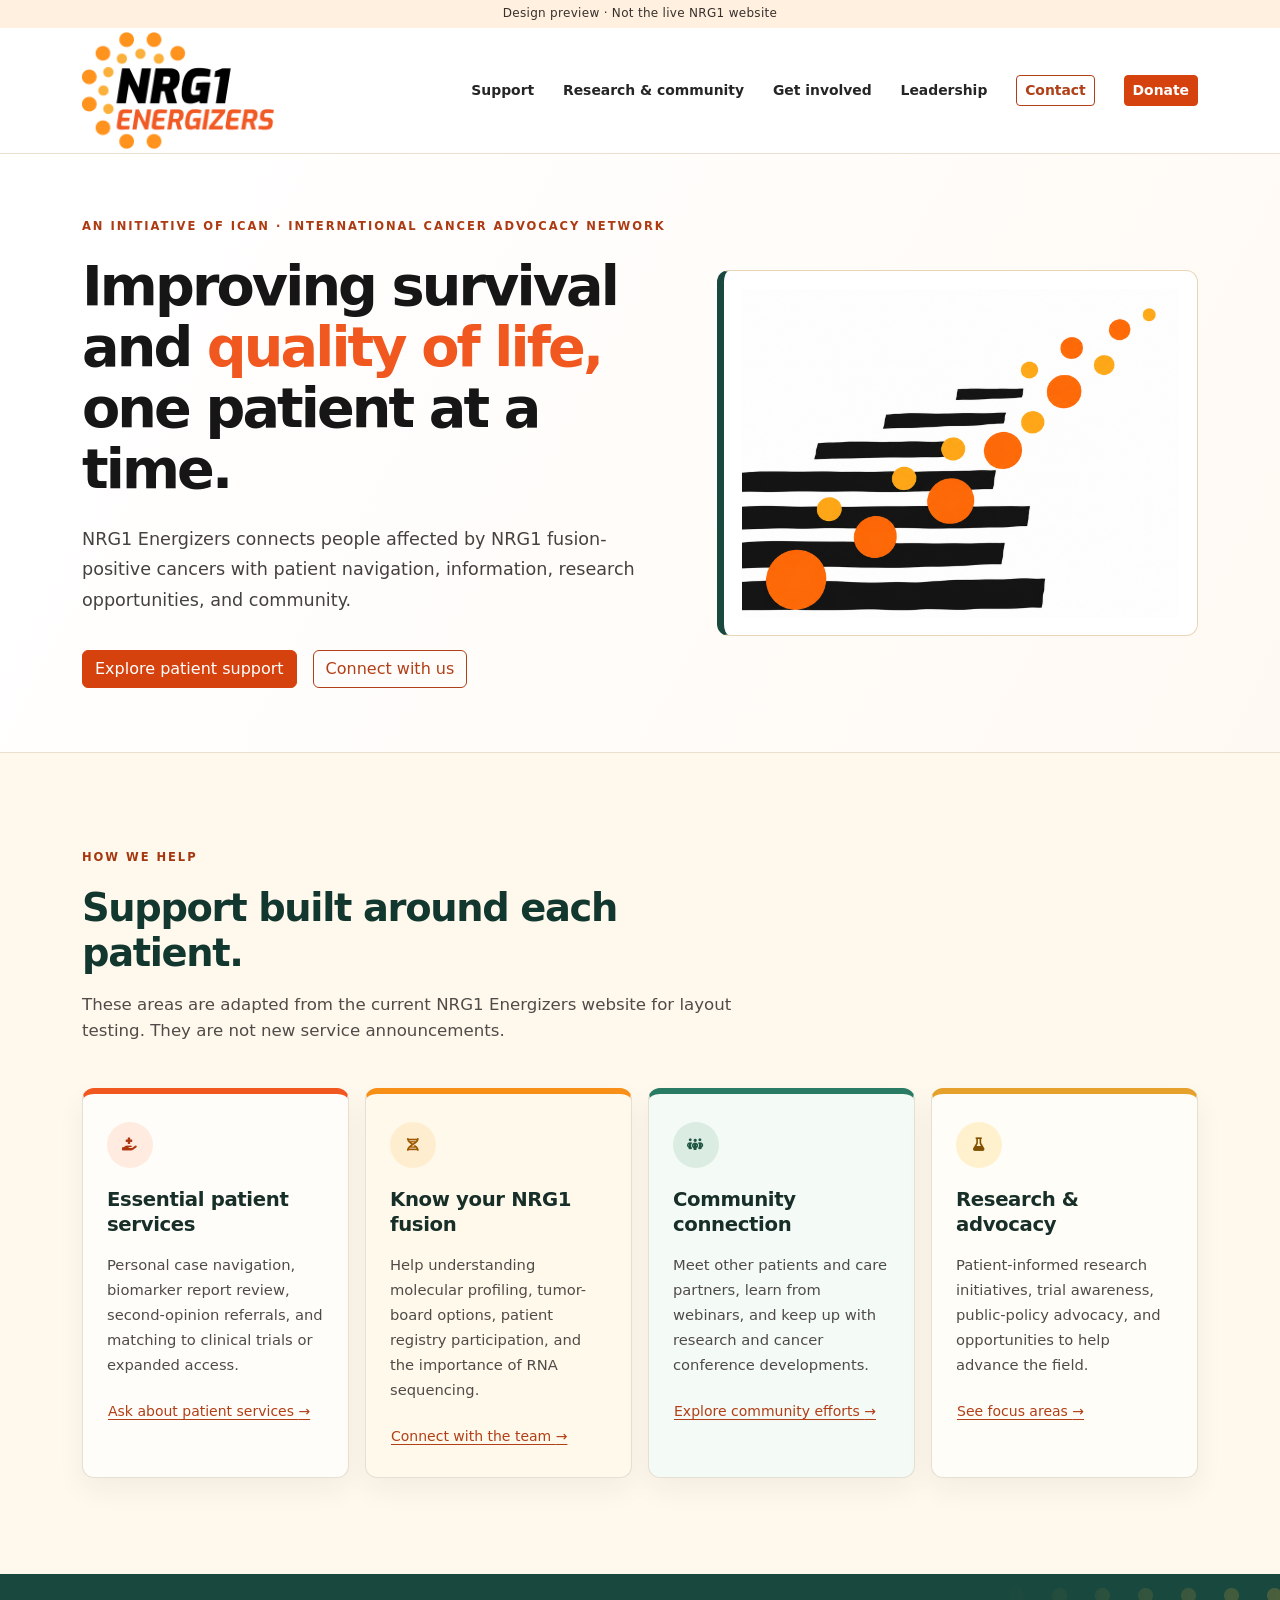
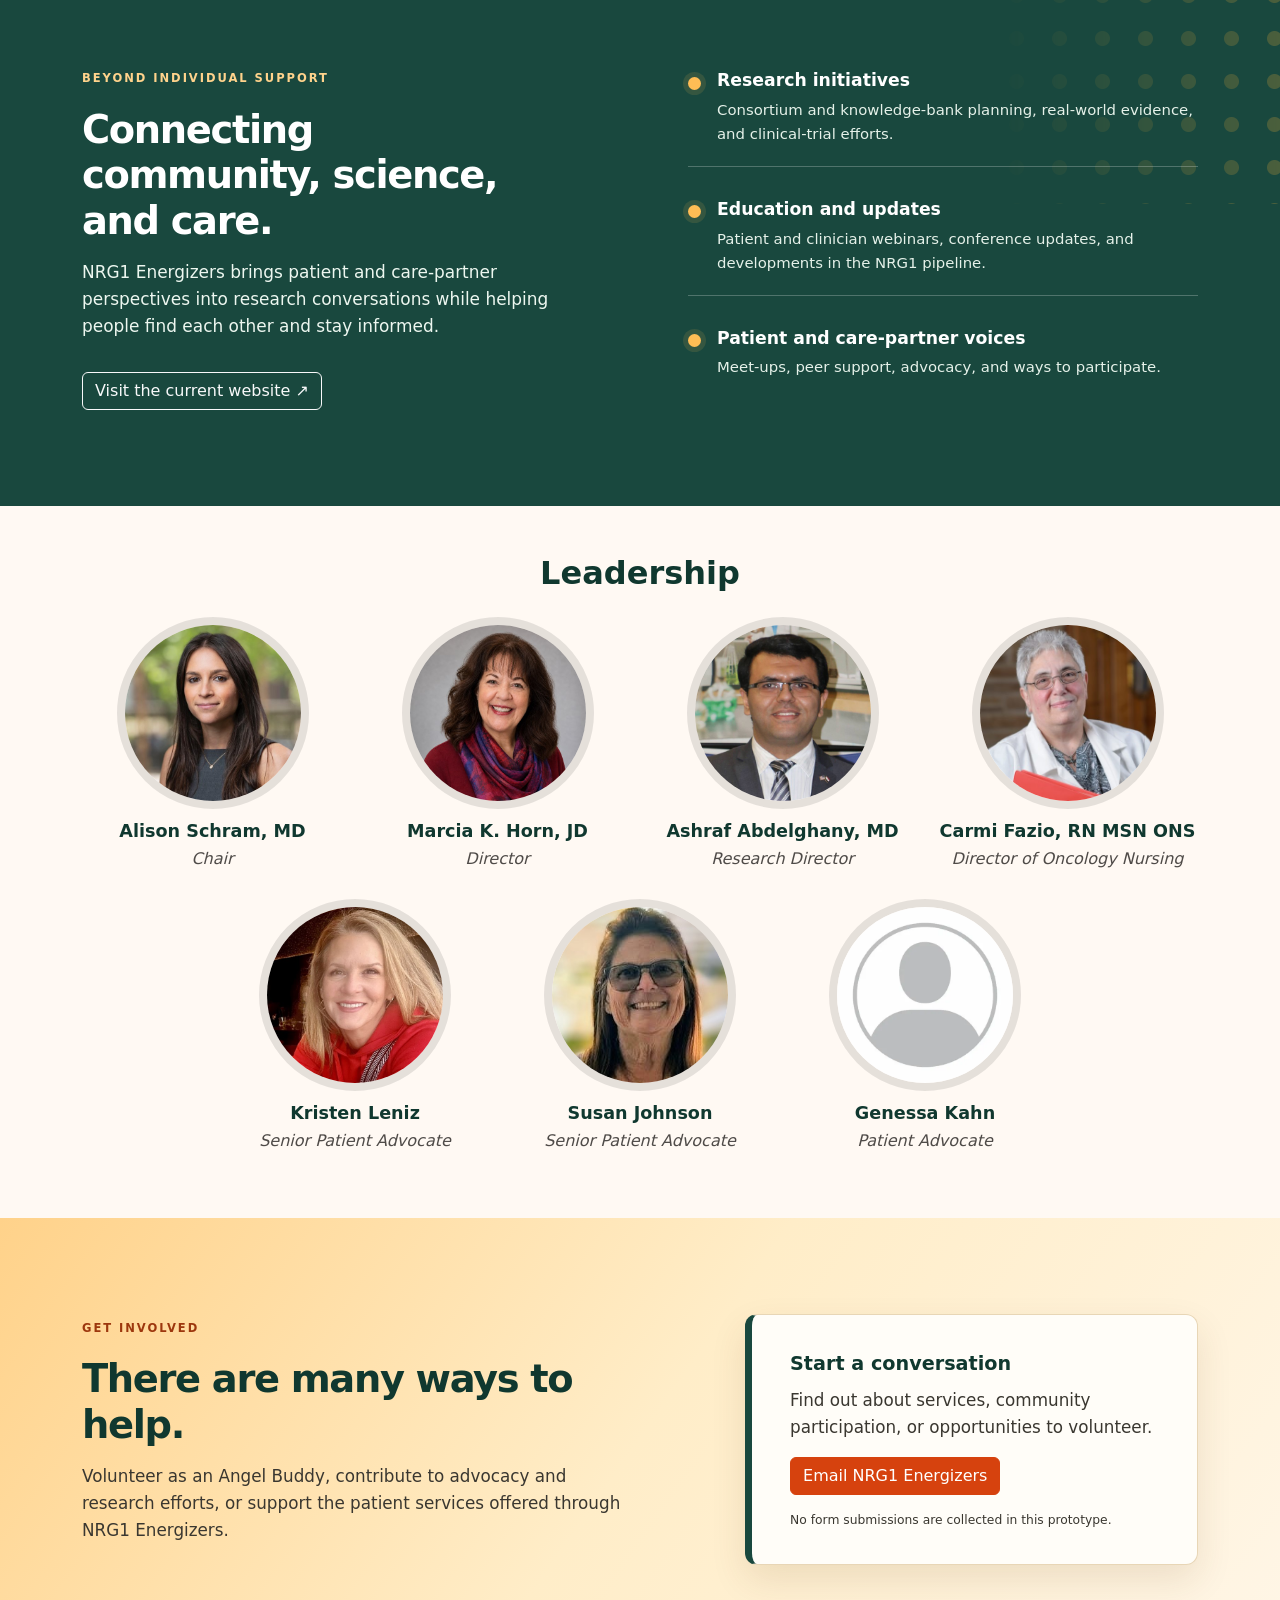
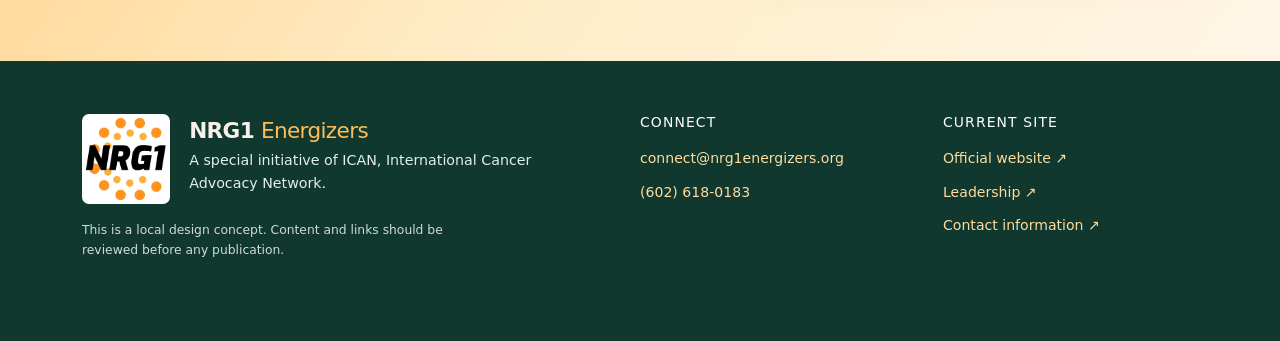
==== commit d1e51652: "Correct Genessa portrait and biography link in preview" ====
--- a/preview/index.html
+++ b/preview/index.html
@@ -140,9 +140,9 @@
           </div>
 
           <div class="col-12 col-sm-6 col-lg-4 col-xl-3 team-member text-center">
-            <a class="leadership-person-link" href="leadership.html#susan-johnson">
-              <img class="leadership-portrait" src="assets/images/leadership/susan-johnson.jpg" width="192" height="192" loading="lazy" alt="Portrait of Susan Johnson">
-              <h3 id="leader-susan-johnson" class="fw-bolder">Genessa Kahn</h3>
+            <a class="leadership-person-link" href="leadership.html#genessa-kahn">
+              <img class="leadership-portrait" src="assets/images/leadership/generic-person.png" width="192" height="192" loading="lazy" alt="Generic person icon for Genessa Kahn">
+              <h3 id="leader-genessa-kahn" class="fw-bolder">Genessa Kahn</h3>
             </a>
             <p class="leadership-title fst-italic">Patient Advocate</p>
             <p> 
--- a/preview/assets/css/nrg1.css
+++ b/preview/assets/css/nrg1.css
@@ -808,6 +808,19 @@
   }
 }
 
+/* Anchor focus belongs to the biography heading, never the full container. */
+.leadership-biography:focus,
+.bio-section:focus {
+  outline: none;
+}
+.leadership-biography:focus-visible h2,
+.bio-section:focus-visible h2 {
+  text-decoration: underline;
+  text-decoration-color: var(--forest-deep);
+  text-decoration-thickness: 2px;
+  text-underline-offset: .2em;
+}
+
 /* Full Leadership biographies: Bootstrap owns floats, spacing, and clearing. */
 .leadership-bios h1,
 .leadership-bios h2 {
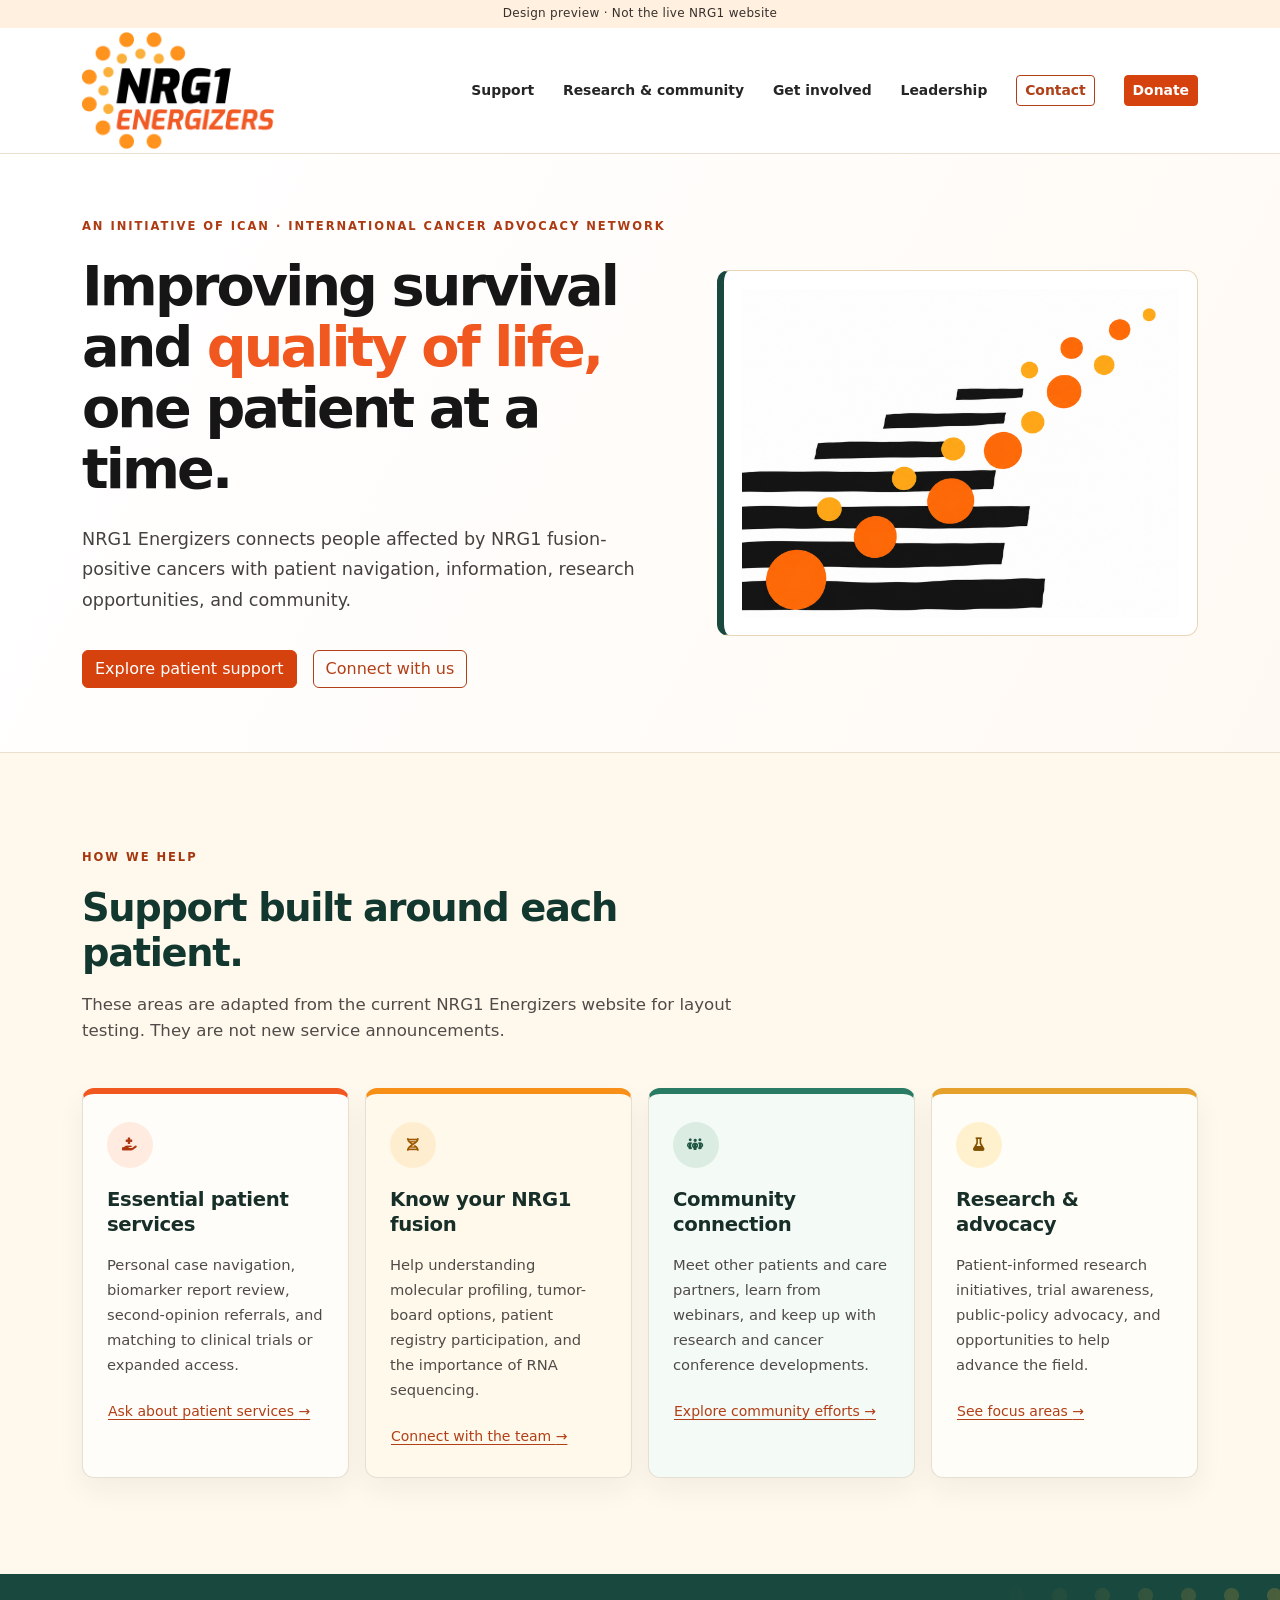
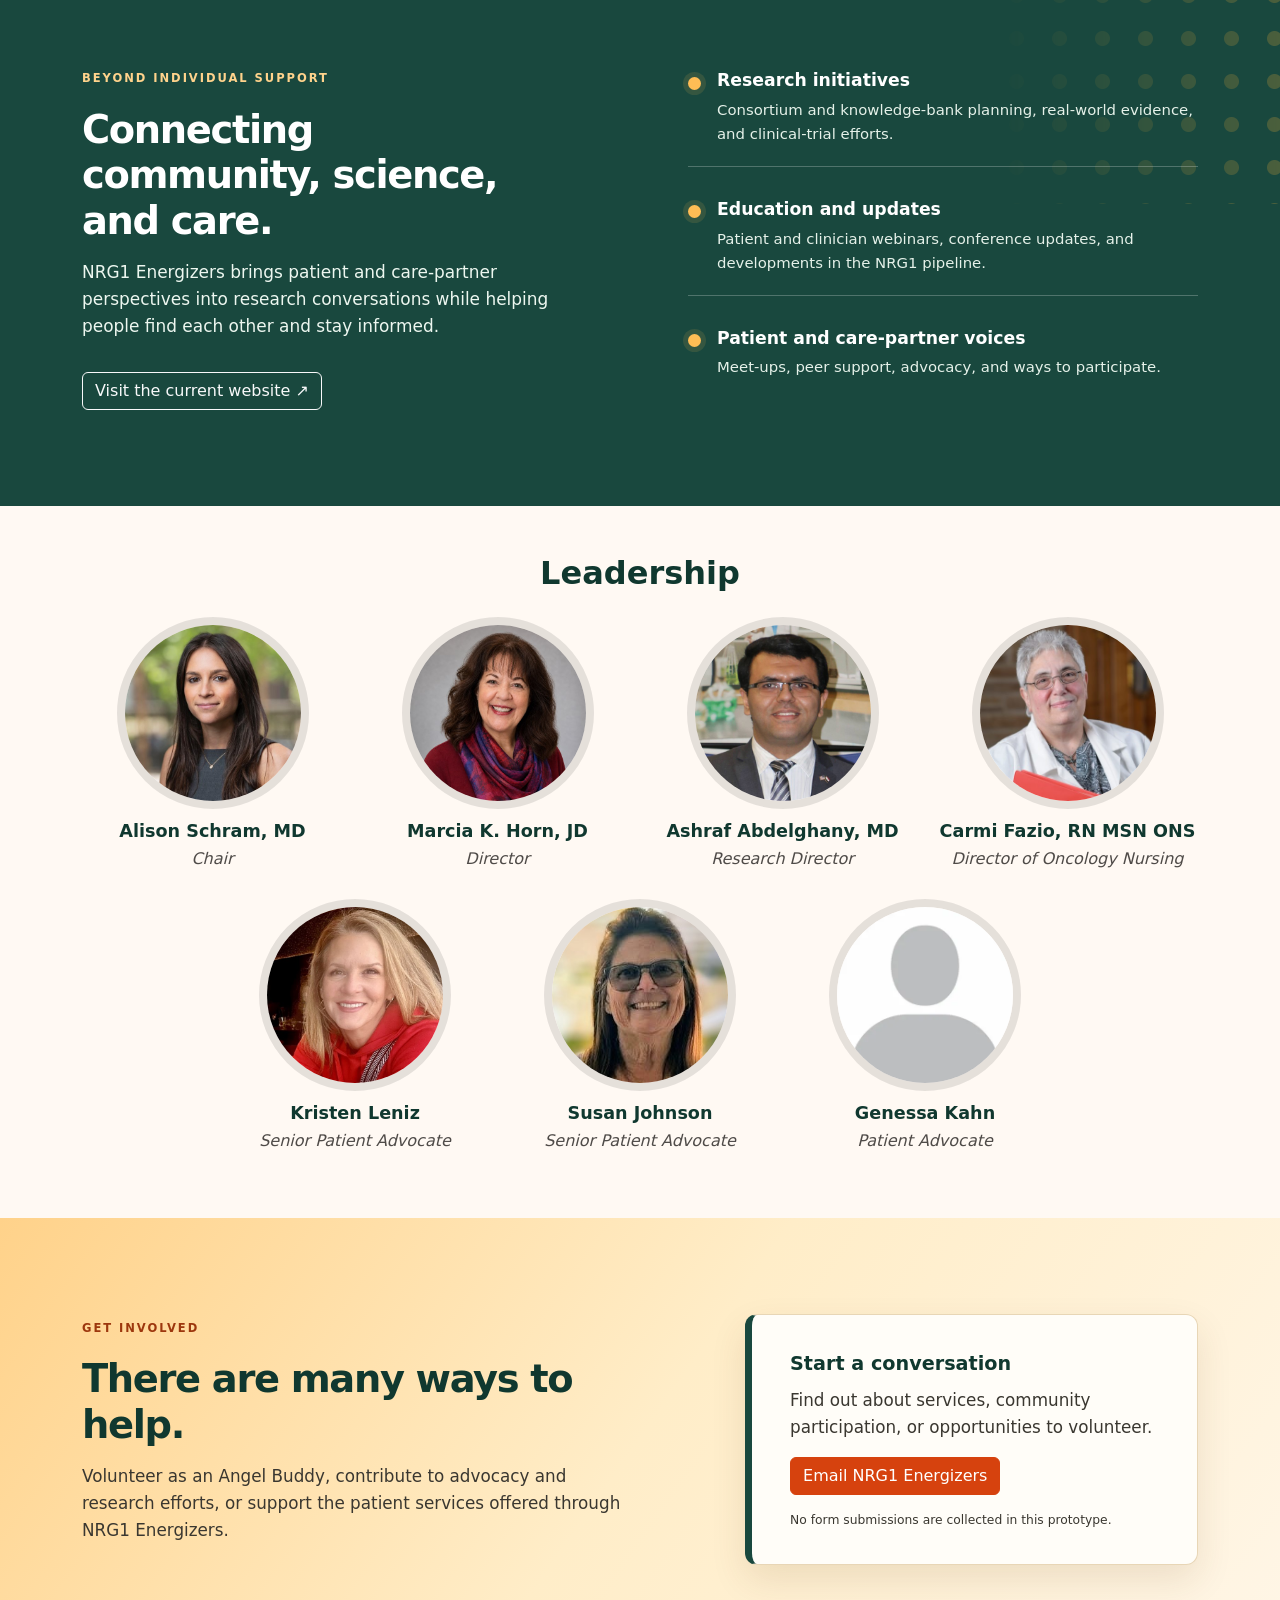
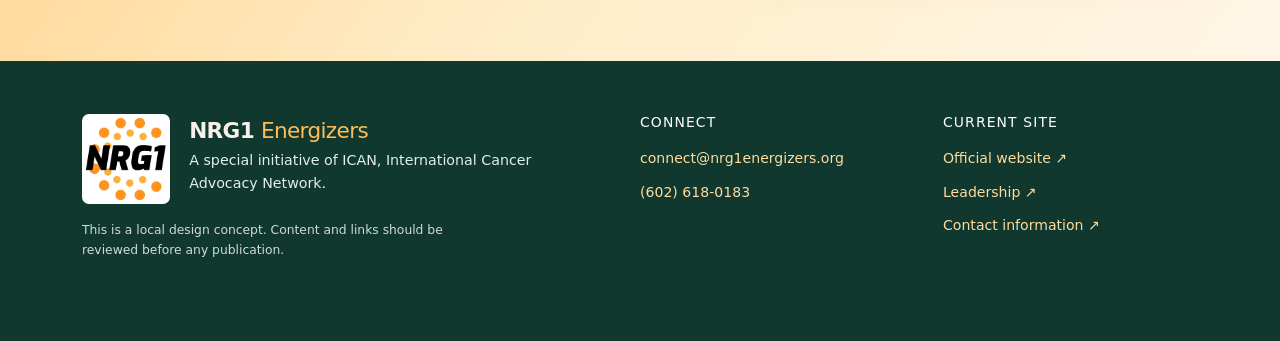
==== commit a5362588: "Update preview with cropped Genessa icon" ====
--- a/preview/index.html
+++ b/preview/index.html
@@ -141,7 +141,7 @@
 
           <div class="col-12 col-sm-6 col-lg-4 col-xl-3 team-member text-center">
             <a class="leadership-person-link" href="leadership.html#genessa-kahn">
-              <img class="leadership-portrait" src="assets/images/leadership/generic-person.png" width="192" height="192" loading="lazy" alt="Generic person icon for Genessa Kahn">
+              <img class="leadership-portrait" src="assets/images/leadership/generic-person-cropped.png" width="192" height="192" loading="lazy" alt="Generic person icon for Genessa Kahn">
               <h3 id="leader-genessa-kahn" class="fw-bolder">Genessa Kahn</h3>
             </a>
             <p class="leadership-title fst-italic">Patient Advocate</p>
